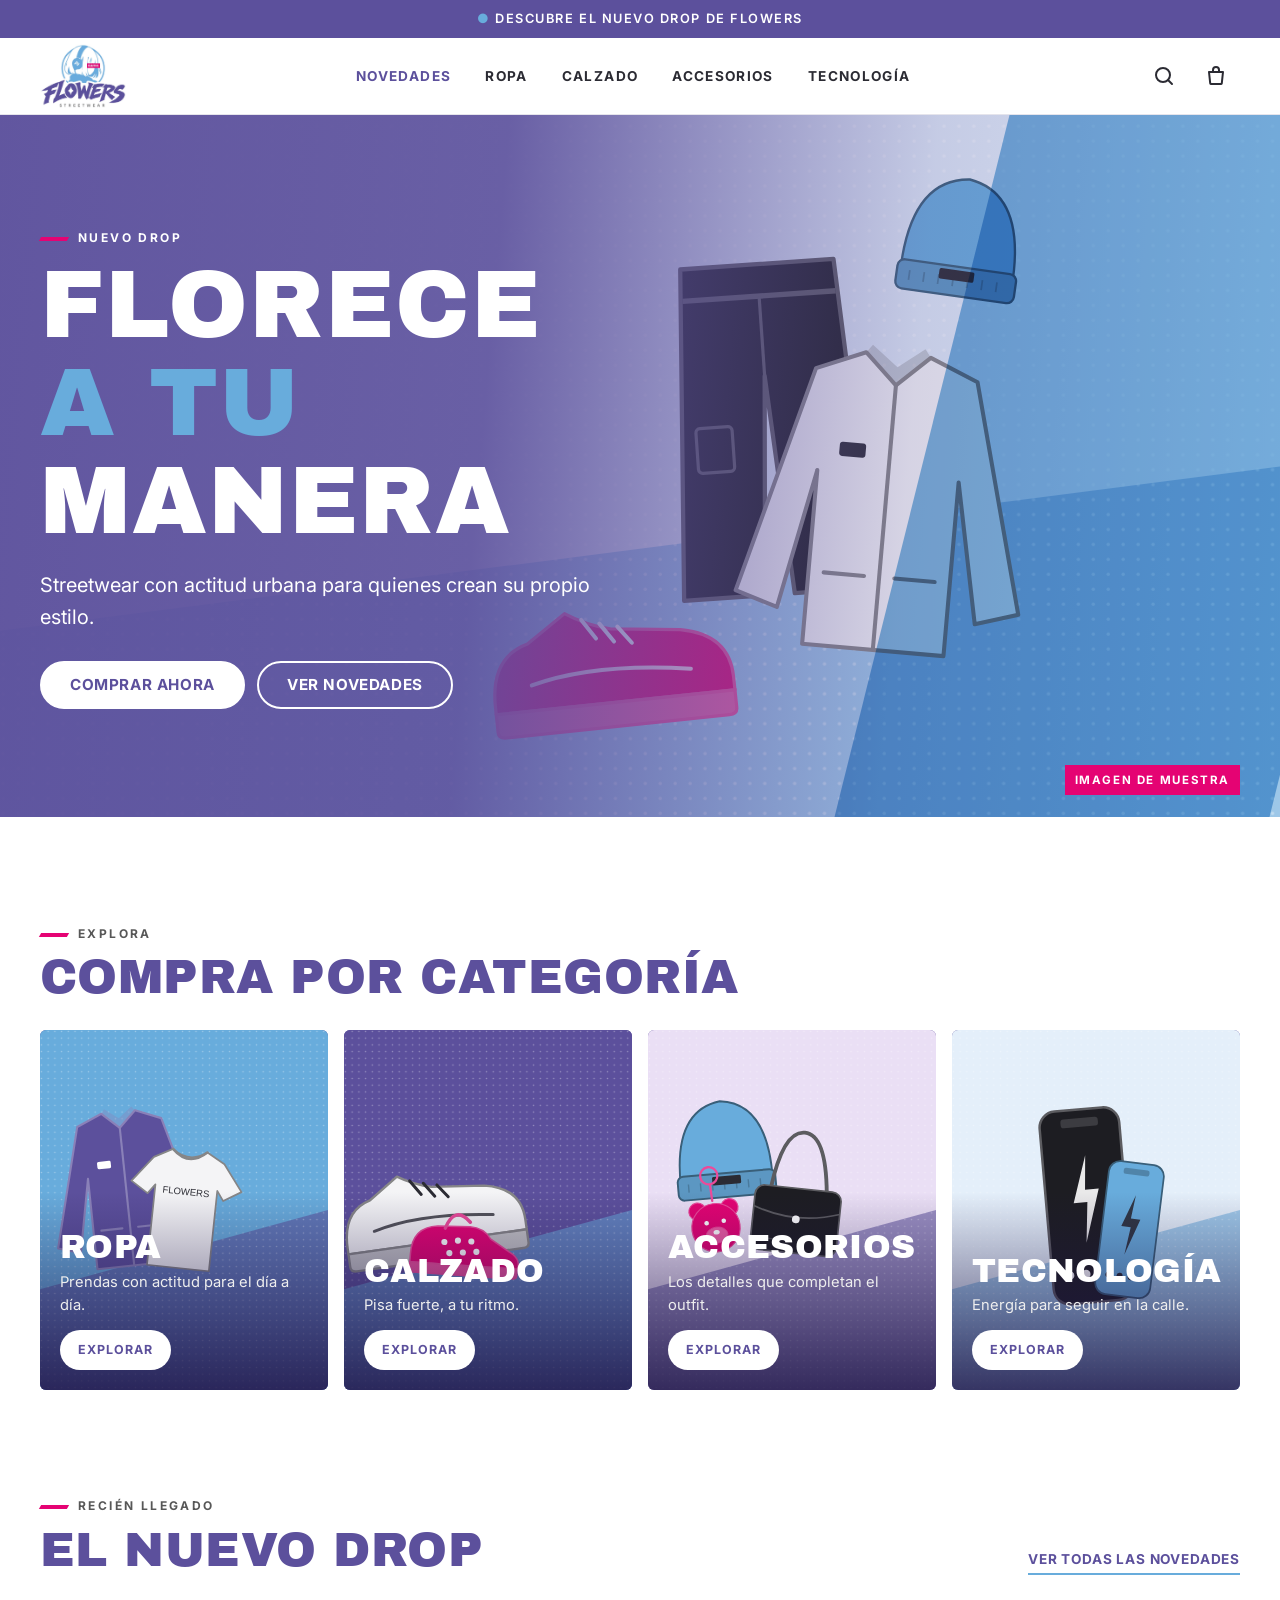
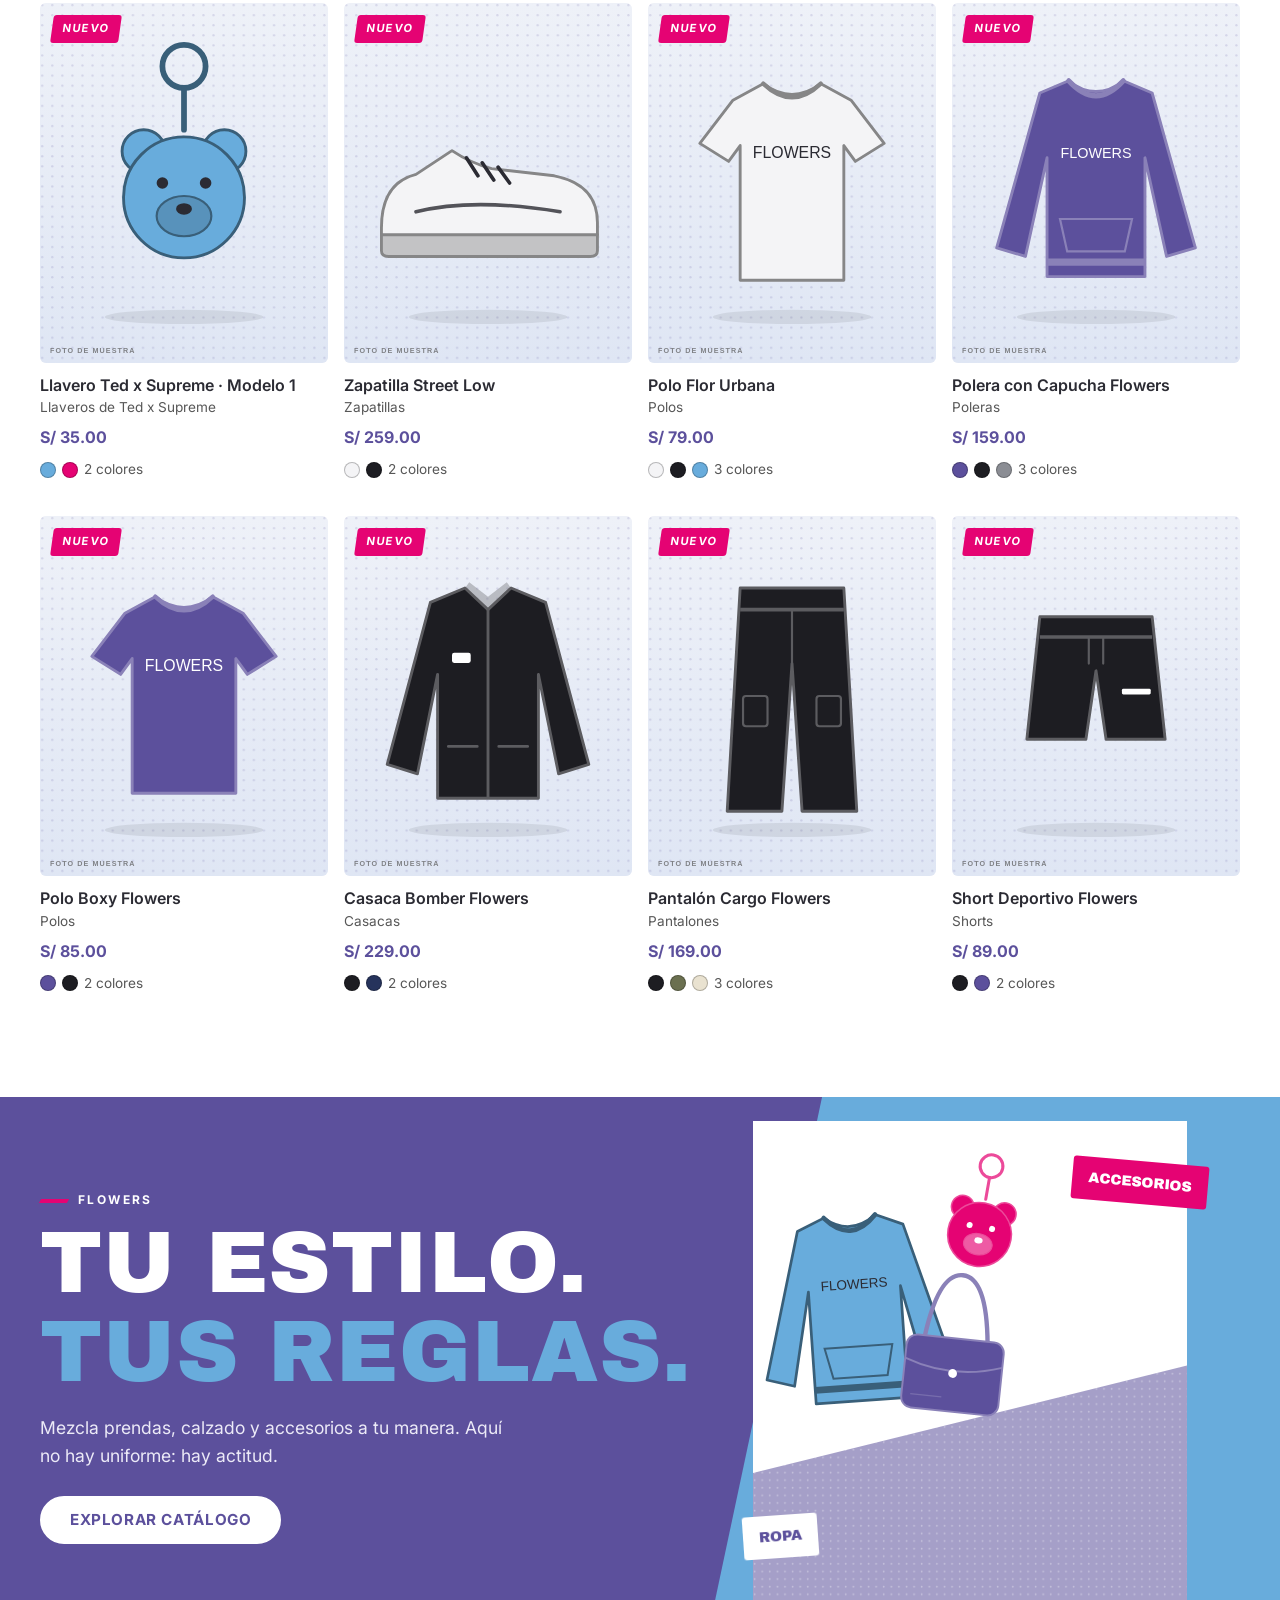
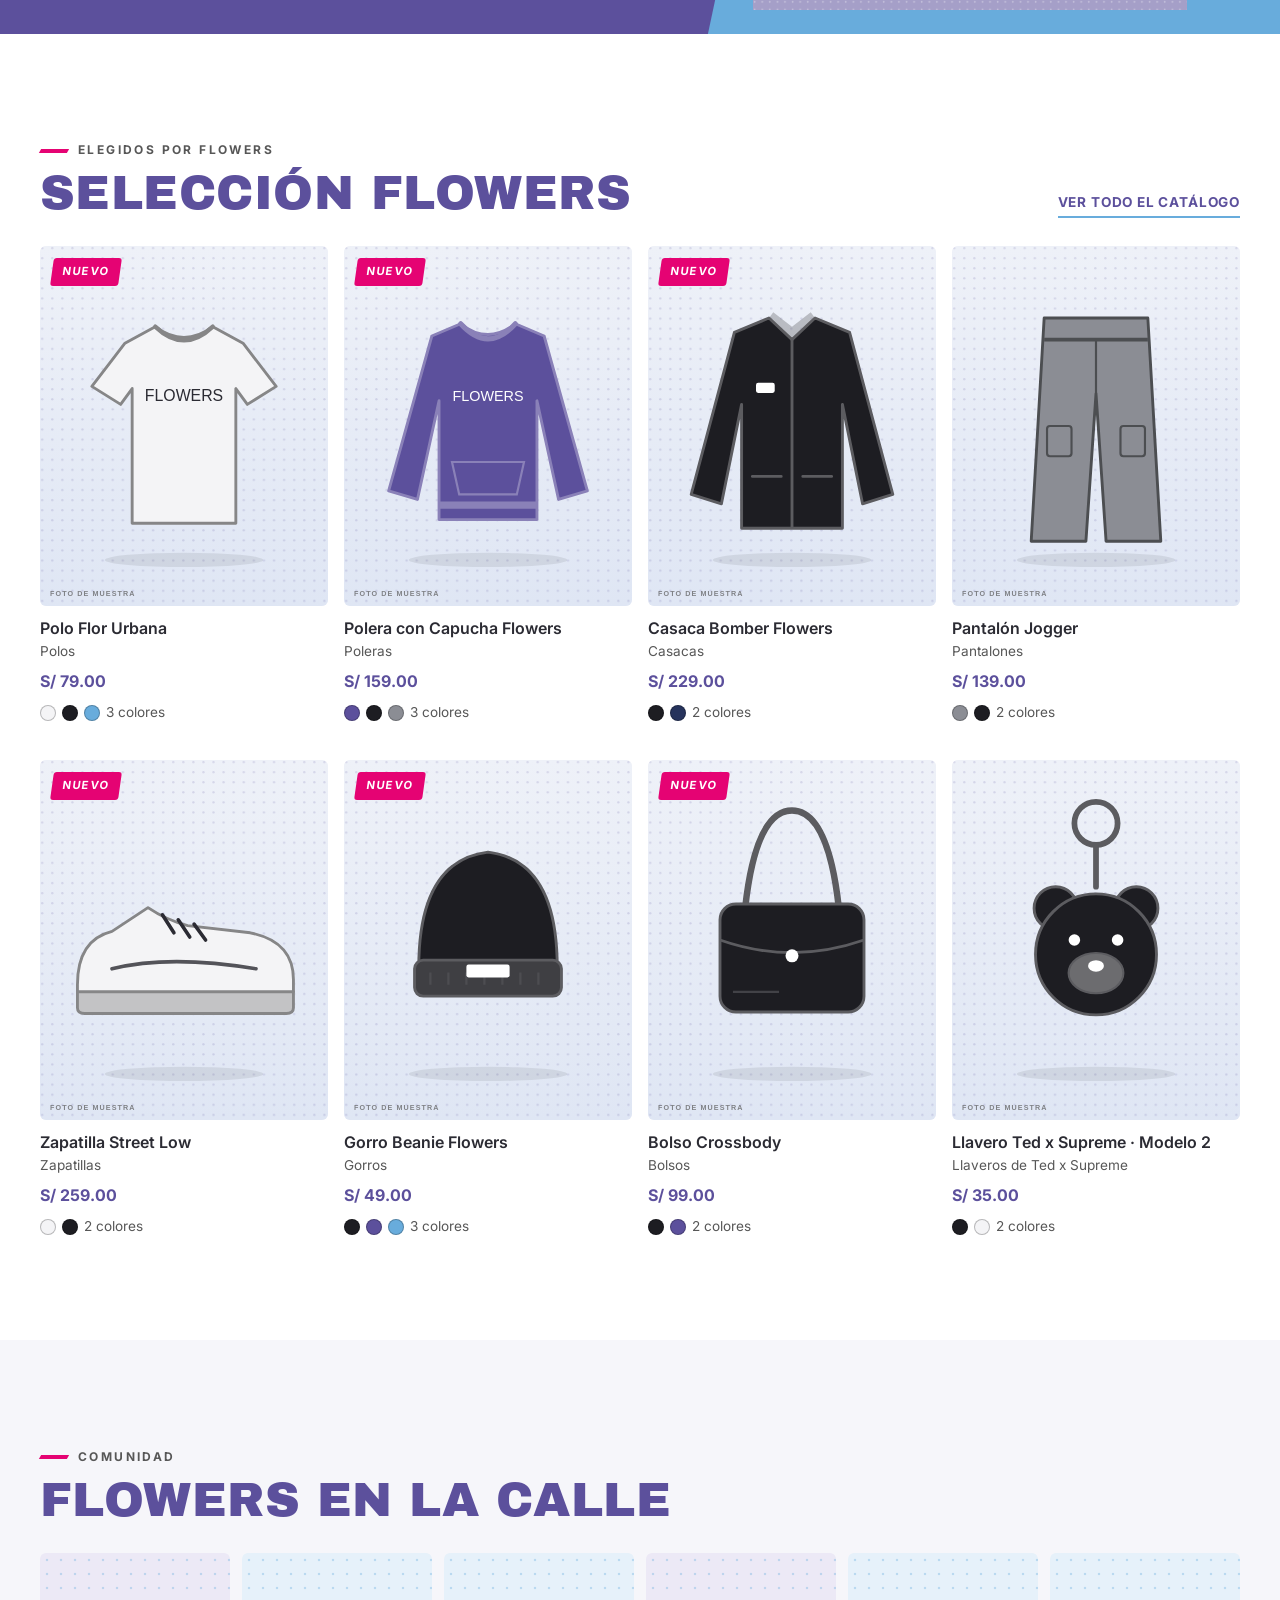
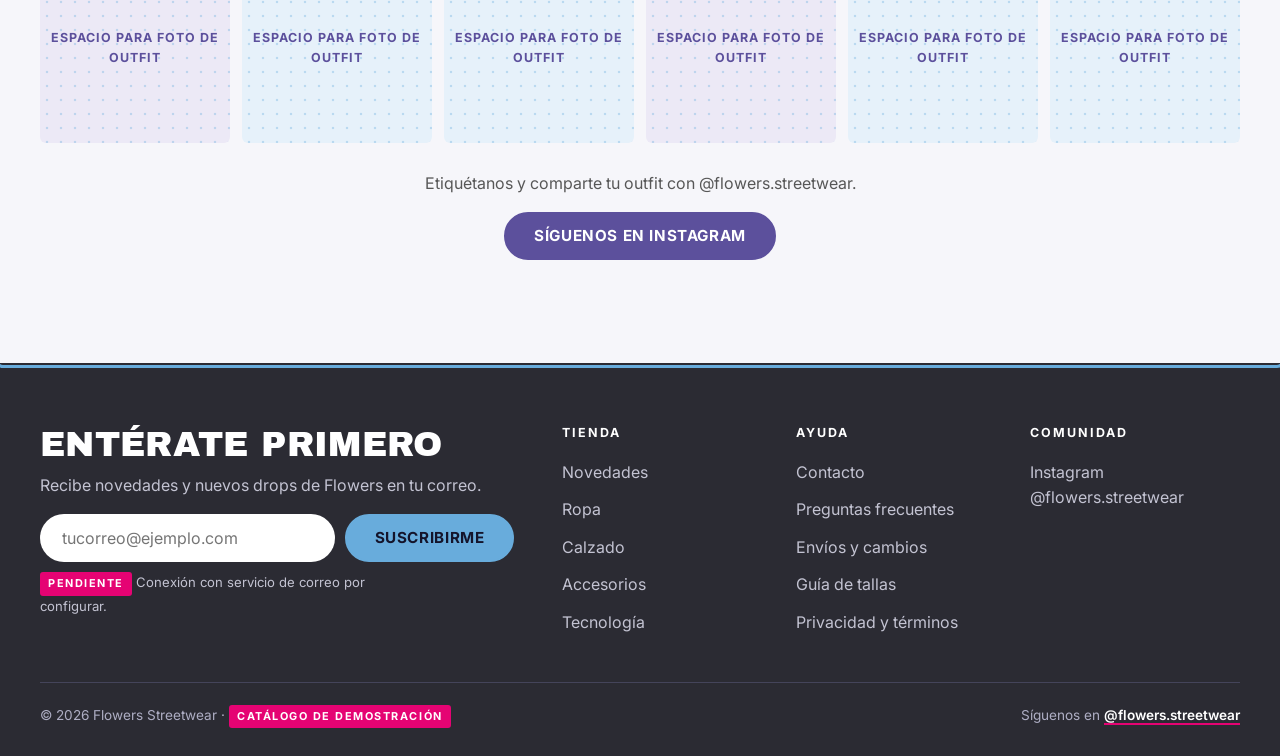
==== index.html @ fd9dac94 "Primera versión de Flowers Streetwear" ====
<!doctype html>
<html lang="es">
<head>
  <meta charset="utf-8">
  <meta name="viewport" content="width=device-width, initial-scale=1">
  <title>Flowers Streetwear · Tienda online</title>
  <meta name="description" content="Flowers Streetwear: ropa, calzado, accesorios y tecnología con actitud urbana. Catálogo de demostración.">
  <meta name="theme-color" content="#5C509C">
  <link rel="icon" href="assets/logo.png">
  <link rel="preconnect" href="https://fonts.googleapis.com">
  <link rel="preconnect" href="https://fonts.gstatic.com" crossorigin>
  <link href="https://fonts.googleapis.com/css2?family=Archivo+Black&family=Inter:wght@400;500;600;700&display=swap" rel="stylesheet">
  <link rel="stylesheet" href="css/styles.css">
</head>
<body>
  <a class="skip-link" href="#main">Saltar al contenido</a>

  <div class="announce" id="announce" role="region" aria-label="Aviso"></div>

  <header class="site-header" id="header">
    <div class="header-inner">
      <button class="icon-btn menu-toggle" id="menuToggle" aria-label="Abrir menú" aria-expanded="false" aria-controls="mobileNav">
        <svg viewBox="0 0 24 24" aria-hidden="true"><path d="M3 6h18M3 12h18M3 18h18"/></svg>
      </button>
      <a href="#/" class="logo-link" aria-label="Flowers Streetwear, ir al inicio"><img src="assets/logo.png" alt="Flowers Streetwear" width="792" height="586"></a>
      <nav class="main-nav" id="mainNav" aria-label="Principal"></nav>
      <div class="header-actions">
        <button class="icon-btn" id="searchToggle" aria-label="Buscar productos" aria-expanded="false" aria-controls="searchBar">
          <svg viewBox="0 0 24 24" aria-hidden="true"><circle cx="11" cy="11" r="7"/><path d="M20 20l-4-4"/></svg>
        </button>
        <a class="icon-btn cart-link" href="#/carrito" aria-label="Carrito, 0 artículos" id="cartLink">
          <svg viewBox="0 0 24 24" aria-hidden="true"><path d="M5 8h14l-1.2 11.2a1 1 0 0 1-1 .8H7.2a1 1 0 0 1-1-.8L5 8z"/><path d="M9 8V6a3 3 0 0 1 6 0v2"/></svg>
          <span class="cart-count" id="cartCount">0</span>
        </a>
      </div>
    </div>
    <form class="search-bar" id="searchBar" role="search" hidden>
      <label for="searchInput" class="sr-only">Buscar productos</label>
      <input id="searchInput" type="search" placeholder="Busca polos, zapatillas, gorros…" autocomplete="off">
      <button type="submit" class="btn btn-primary">Buscar</button>
    </form>
  </header>

  <div class="scrim" id="scrim" hidden></div>
  <nav class="mobile-nav" id="mobileNav" aria-label="Menú móvil" hidden></nav>

  <main id="main" tabindex="-1"></main>

  <footer class="site-footer" id="footer"></footer>

  <aside class="mini-cart" id="miniCart" role="dialog" aria-modal="false" aria-labelledby="miniCartTitle" hidden></aside>
  <div class="lightbox" id="lightbox" role="dialog" aria-modal="true" aria-label="Foto ampliada" hidden></div>
  <div class="toast" id="toast" role="status" aria-live="polite"></div>

  <script src="js/data.js"></script>
  <script src="js/art.js"></script>
  <script src="js/app.js"></script>
</body>
</html>
---- css/styles.css ----
/* ==========================================================================
   FLOWERS STREETWEAR · ESTILOS
   Los colores de marca se centralizan aquí (extraídos del logo).
   ========================================================================== */
:root {
  --purple: #5C509C;       /* principal: botones, titulares, marca */
  --purple-dark: #463C80;
  --purple-soft: #ECE9F6;
  --sky: #68ACDC;          /* secundario: bloques y detalles */
  --sky-soft: #E6F1FA;
  --pink: #E50373;         /* acento pequeño */
  --white: #FFFFFF;
  --ink: #575757;          /* texto de lectura */
  --ink-strong: #2B2B33;
  --line: #E4E4EC;
  --bg-soft: #F6F6FA;

  --font-display: "Archivo Black", "Arial Black", Impact, sans-serif;
  --font-body: "Inter", system-ui, -apple-system, "Segoe UI", Roboto, Arial, sans-serif;

  --radius: 6px;
  --gutter: clamp(16px, 4vw, 40px);
  --max: 1360px;
  --header-h: 76px;
  --ease: cubic-bezier(.2, .7, .2, 1);
}

*, *::before, *::after { box-sizing: border-box; }
html { scroll-behavior: smooth; -webkit-text-size-adjust: 100%; }
body { margin: 0; font-family: var(--font-body); color: var(--ink); background: var(--white); line-height: 1.6; font-size: 16px; overflow-x: hidden; }
img, svg { max-width: 100%; display: block; }
a { color: inherit; text-decoration: none; }
button, input, select, textarea { font: inherit; color: inherit; }
button { cursor: pointer; }
h1, h2, h3, h4 { font-family: var(--font-display); color: var(--purple); text-transform: uppercase; line-height: 1.02; margin: 0; font-weight: 400; letter-spacing: .01em; }
h1 { font-size: clamp(2.2rem, 6vw, 4.6rem); }
h2 { font-size: clamp(1.7rem, 4vw, 3rem); }
h3 { font-size: 1.15rem; }
p { margin: 0 0 1em; }
ul { list-style: none; margin: 0; padding: 0; }
.sr-only { position: absolute; width: 1px; height: 1px; overflow: hidden; clip: rect(0 0 0 0); white-space: nowrap; }
.skip-link { position: absolute; left: 12px; top: -60px; background: var(--purple); color: #fff; padding: 10px 16px; border-radius: var(--radius); z-index: 400; }
.skip-link:focus { top: 12px; }
:focus-visible { outline: 3px solid var(--sky); outline-offset: 2px; border-radius: 3px; }
main { min-height: 60vh; outline: none; }
.wrap { width: 100%; max-width: var(--max); margin: 0 auto; padding: 0 var(--gutter); }
.section { padding: clamp(48px, 8vw, 104px) 0; }
.section-head { display: flex; justify-content: space-between; align-items: flex-end; gap: 16px; flex-wrap: wrap; margin-bottom: 28px; }
.eyebrow { display: inline-block; font-weight: 700; font-size: .75rem; letter-spacing: .2em; text-transform: uppercase; color: var(--ink); margin-bottom: 10px; }
.eyebrow::before { content: ""; display: inline-block; width: 28px; height: 4px; background: var(--pink); margin-right: 10px; vertical-align: middle; transform: skewX(-30deg); }

/* Botones */
.btn { display: inline-flex; align-items: center; justify-content: center; gap: 8px; min-height: 48px; padding: 0 28px; border: 2px solid var(--purple); border-radius: 999px; background: transparent; color: var(--purple); font-weight: 700; font-size: .95rem; letter-spacing: .04em; text-transform: uppercase; transition: background .2s, color .2s, transform .2s var(--ease), border-color .2s; }
.btn:hover { transform: translateY(-2px); }
.btn:active { transform: translateY(0); }
.btn-primary { background: var(--purple); color: #fff; }
.btn-primary:hover { background: var(--purple-dark); border-color: var(--purple-dark); }
.btn-ghost:hover { background: var(--purple); color: #fff; }
.btn-light { background: #fff; border-color: #fff; color: var(--purple); }
.btn-light:hover { background: var(--sky-soft); border-color: var(--sky-soft); }
.btn-outline-light { border-color: #fff; color: #fff; }
.btn-outline-light:hover { background: #fff; color: var(--purple); }
.btn-block { width: 100%; }
.btn[disabled], .btn[aria-disabled="true"] { opacity: .45; cursor: not-allowed; transform: none; }
.link-arrow { font-weight: 700; text-transform: uppercase; letter-spacing: .06em; font-size: .85rem; color: var(--purple); border-bottom: 2px solid var(--sky); padding-bottom: 2px; }
.link-arrow:hover { border-color: var(--pink); }

/* Franja superior */
.announce { background: var(--purple); color: #fff; text-align: center; font-size: .8rem; font-weight: 600; letter-spacing: .12em; text-transform: uppercase; padding: 9px var(--gutter); }
.announce b { color: var(--sky); }

/* Cabecera */
.site-header { position: sticky; top: 0; z-index: 100; background: rgba(255,255,255,.97); backdrop-filter: blur(8px); border-bottom: 1px solid var(--line); }
.header-inner { max-width: var(--max); margin: 0 auto; padding: 0 var(--gutter); height: var(--header-h); display: flex; align-items: center; gap: 24px; }
.logo-link { display: block; flex: none; }
.logo-link img { height: 64px; width: auto; }
.main-nav { flex: 1; display: flex; justify-content: center; gap: 6px; height: 100%; }
.nav-item { display: flex; align-items: center; height: 100%; }
.nav-link { display: flex; align-items: center; height: 100%; padding: 0 14px; background: none; border: 0; font-weight: 700; font-size: .85rem; letter-spacing: .1em; text-transform: uppercase; color: var(--ink-strong); position: relative; }
.nav-link::after { content: ""; position: absolute; left: 14px; right: 14px; bottom: 18px; height: 3px; background: var(--pink); transform: scaleX(0) skewX(-30deg); transform-origin: left; transition: transform .25s var(--ease); }
.nav-link:hover::after, .nav-link[aria-expanded="true"]::after, .nav-link.active::after { transform: scaleX(1) skewX(-30deg); }
.nav-link.accent { color: var(--purple); }
.header-actions { display: flex; align-items: center; gap: 4px; margin-left: auto; }
.icon-btn { position: relative; width: 48px; height: 48px; display: inline-flex; align-items: center; justify-content: center; background: none; border: 0; border-radius: 50%; color: var(--ink-strong); transition: background .2s; }
.icon-btn:hover { background: var(--purple-soft); }
.icon-btn svg { width: 24px; height: 24px; fill: none; stroke: currentColor; stroke-width: 2; stroke-linecap: round; stroke-linejoin: round; }
.menu-toggle { display: none; margin-left: -10px; }
.cart-count { position: absolute; top: 4px; right: 2px; min-width: 20px; height: 20px; padding: 0 5px; border-radius: 10px; background: var(--pink); color: #fff; font-size: .72rem; font-weight: 700; display: flex; align-items: center; justify-content: center; line-height: 1; }
.cart-count[hidden] { display: none; }
.cart-count.bump { animation: bump .4s var(--ease); }
@keyframes bump { 40% { transform: scale(1.35); } }
.search-bar { display: flex; gap: 10px; max-width: var(--max); margin: 0 auto; padding: 12px var(--gutter) 16px; }
.search-bar[hidden] { display: none; }
.search-bar input { flex: 1; min-height: 48px; border: 2px solid var(--line); border-radius: 999px; padding: 0 20px; font-size: 1rem; background: var(--bg-soft); }
.search-bar input:focus { border-color: var(--purple); outline: none; background: #fff; }

/* Menú desplegable de escritorio */
.mega { position: absolute; left: 0; right: 0; top: 100%; background: #fff; border-bottom: 1px solid var(--line); box-shadow: 0 24px 40px -20px rgba(40,30,80,.25); animation: drop .22s var(--ease); }
.mega { display: none; }
.nav-item:hover .mega, .nav-item:focus-within .mega { display: block; }
@keyframes drop { from { opacity: 0; transform: translateY(-8px); } }
.mega-inner { max-width: var(--max); margin: 0 auto; padding: 32px var(--gutter) 36px; display: grid; grid-template-columns: repeat(var(--cols, 3), minmax(160px, 1fr)) 280px; gap: 32px; }
.mega-col h3 { font-size: .8rem; letter-spacing: .14em; color: var(--ink); font-family: var(--font-body); font-weight: 700; margin-bottom: 14px; }
.mega-col li a { display: block; padding: 7px 0; font-weight: 500; color: var(--ink-strong); }
.mega-col li a:hover { color: var(--purple); transform: translateX(4px); }
.mega-col li a { transition: transform .2s var(--ease), color .2s; }
.mega-col .see-all a { font-weight: 700; color: var(--purple); text-transform: uppercase; font-size: .8rem; letter-spacing: .08em; border-bottom: 2px solid var(--sky); display: inline-block; margin-top: 8px; padding: 4px 0; }
.mega-promo { position: relative; border-radius: var(--radius); overflow: hidden; background: var(--purple); color: #fff; min-height: 180px; display: flex; align-items: flex-end; padding: 20px; }
.mega-promo img { position: absolute; inset: 0; width: 100%; height: 100%; object-fit: cover; opacity: .9; }
.mega-promo span { position: relative; font-family: var(--font-display); text-transform: uppercase; font-size: 1.3rem; line-height: 1.05; text-shadow: 0 2px 12px rgba(0,0,0,.4); }

/* Menú móvil */
.scrim { position: fixed; inset: 0; background: rgba(30,20,60,.5); z-index: 140; animation: fade .2s; }
.scrim[hidden] { display: none; }
@keyframes fade { from { opacity: 0; } }
.mobile-nav { position: fixed; top: 0; bottom: 0; left: 0; width: min(92vw, 400px); background: #fff; z-index: 150; overflow-y: auto; padding: 0 0 24px; box-shadow: 10px 0 40px rgba(0,0,0,.2); animation: slideL .28s var(--ease); }
.mobile-nav[hidden] { display: none; }
@keyframes slideL { from { transform: translateX(-100%); } }
.mn-head { display: flex; align-items: center; justify-content: space-between; padding: 8px 8px 8px 16px; border-bottom: 1px solid var(--line); position: sticky; top: 0; background: #fff; z-index: 2; }
.mn-head img { height: 52px; width: auto; }
.mn-list > li { border-bottom: 1px solid var(--line); }
.mn-row, .mn-acc { width: 100%; display: flex; justify-content: space-between; align-items: center; min-height: 58px; padding: 0 20px; background: none; border: 0; text-align: left; font-weight: 700; text-transform: uppercase; letter-spacing: .08em; font-size: .95rem; color: var(--ink-strong); }
.mn-acc::after { content: "+"; font-size: 1.6rem; font-weight: 400; color: var(--purple); transition: transform .2s; }
.mn-acc[aria-expanded="true"]::after { transform: rotate(45deg); }
.mn-sub { background: var(--bg-soft); padding: 4px 0 12px; }
.mn-sub[hidden] { display: none; }
.mn-sub a { display: flex; align-items: center; min-height: 48px; padding: 0 20px 0 32px; font-weight: 500; }
.mn-sub a.all { font-weight: 700; color: var(--purple); }
.mn-foot { padding: 20px; display: grid; gap: 10px; }

/* Pie de página */
.site-footer { background: var(--ink-strong); color: #d7d7e2; margin-top: 0; }
.footer-top { display: grid; grid-template-columns: 1.4fr 2fr; gap: 48px; padding: 64px 0 40px; }
.footer-sub h2 { color: #fff; font-size: clamp(1.5rem, 3vw, 2.2rem); margin-bottom: 10px; }
.footer-sub p { color: #c3c3d2; max-width: 46ch; }
.news-form { display: flex; gap: 10px; flex-wrap: wrap; margin-top: 14px; }
.news-form input { flex: 1 1 220px; min-height: 48px; padding: 0 20px; border-radius: 999px; border: 2px solid transparent; background: #fff; }
.news-form input:focus { border-color: var(--sky); outline: none; }
.news-form .btn-primary { background: var(--sky); border-color: var(--sky); color: #14142b; }
.news-form .btn-primary:hover { background: #fff; border-color: #fff; }
.form-note { font-size: .82rem; margin-top: 10px; color: #aeaec4; }
.form-msg { margin-top: 10px; font-weight: 600; }
.form-msg.ok { color: var(--sky); }
.form-msg.err { color: #ff8fc4; }
.footer-cols { display: grid; grid-template-columns: repeat(3, 1fr); gap: 24px; }
.footer-cols h3 { font-family: var(--font-body); font-weight: 700; font-size: .78rem; letter-spacing: .16em; color: #fff; margin-bottom: 14px; }
.footer-cols a { display: inline-block; padding: 6px 0; color: #c3c3d2; transition: color .2s; }
.footer-cols a:hover { color: var(--sky); }
.footer-bottom { border-top: 1px solid #44445a; padding: 22px 0 28px; display: flex; justify-content: space-between; gap: 16px; flex-wrap: wrap; font-size: .85rem; color: #aeaec4; }
.footer-bottom a { color: #fff; font-weight: 600; border-bottom: 2px solid var(--pink); }
.demo-flag { display: inline-block; background: var(--pink); color: #fff; font-size: .68rem; font-weight: 700; letter-spacing: .14em; text-transform: uppercase; padding: 3px 8px; border-radius: 3px; }

/* Portada */
.hero { position: relative; overflow: hidden; background: var(--sky-soft); }
.hero-media { position: absolute; inset: 0; }
.hero-media img { width: 100%; height: 100%; object-fit: cover; object-position: center right; }
.hero-shade { position: absolute; inset: 0; background: linear-gradient(95deg, rgba(92,80,156,.96) 0%, rgba(92,80,156,.9) 38%, rgba(92,80,156,.2) 70%, rgba(92,80,156,0) 100%); }
.hero-slash { position: absolute; right: -6%; top: 0; bottom: 0; width: 34%; background: var(--sky); opacity: .8; transform: skewX(-14deg); mix-blend-mode: multiply; }
.hero-inner { position: relative; min-height: clamp(520px, 78vh, 760px); display: flex; align-items: center; padding-top: 48px; padding-bottom: 48px; }
.hero-copy { max-width: 600px; color: #fff; }
.hero-copy .eyebrow { color: #fff; }
.hero-copy h1 { color: #fff; font-size: clamp(2.6rem, 8vw, 6rem); margin-bottom: 18px; text-wrap: balance; }
.hero-copy h1 em { font-style: normal; color: var(--sky); }
.hero-copy p { font-size: clamp(1.02rem, 2vw, 1.25rem); max-width: 44ch; color: #fff; margin-bottom: 28px; }
.hero-cta { display: flex; gap: 12px; flex-wrap: wrap; }
.hero-tag { position: absolute; right: var(--gutter); bottom: 22px; background: var(--pink); color: #fff; font-weight: 700; font-size: .72rem; letter-spacing: .14em; padding: 6px 10px; text-transform: uppercase; }

/* Tarjetas de categoría */
.cat-grid { display: grid; grid-template-columns: repeat(4, 1fr); gap: 16px; }
.cat-card { position: relative; aspect-ratio: 4/5; overflow: hidden; border-radius: var(--radius); background: var(--purple); display: block; isolation: isolate; }
.cat-card img { position: absolute; inset: 0; width: 100%; height: 100%; object-fit: cover; transition: transform .6s var(--ease); z-index: -2; }
.cat-card::after { content: ""; position: absolute; inset: 0; background: linear-gradient(180deg, rgba(30,20,70,0) 45%, rgba(30,20,70,.82) 100%); z-index: -1; }
.cat-card:hover img { transform: scale(1.06); }
.cat-card-body { position: absolute; left: 20px; right: 20px; bottom: 20px; color: #fff; }
.cat-card h3 { color: #fff; font-size: clamp(1.5rem, 2.6vw, 2.2rem); }
.cat-card p { margin: 6px 0 12px; font-size: .92rem; color: #eee; }
.cat-card .pill { display: inline-flex; align-items: center; min-height: 40px; padding: 0 18px; background: #fff; color: var(--purple); border-radius: 999px; font-weight: 700; font-size: .78rem; letter-spacing: .08em; text-transform: uppercase; transition: background .2s, color .2s; }
.cat-card:hover .pill { background: var(--sky); color: #14142b; }

/* Productos */
.product-grid { display: grid; grid-template-columns: repeat(4, 1fr); gap: 36px 16px; }
.product-grid.three { grid-template-columns: repeat(3, 1fr); }
.p-card { display: block; position: relative; }
.p-media { position: relative; aspect-ratio: 4/5; overflow: hidden; background: var(--bg-soft); border-radius: var(--radius); }
.p-media img { width: 100%; height: 100%; object-fit: cover; transition: transform .5s var(--ease); }
.p-card:hover .p-media img { transform: scale(1.05); }
.badge { position: absolute; top: 12px; left: 12px; background: var(--pink); color: #fff; font-size: .7rem; font-weight: 700; letter-spacing: .12em; text-transform: uppercase; padding: 5px 10px; border-radius: 3px; transform: skewX(-8deg); }
.badge.out { background: var(--ink-strong); left: auto; right: 12px; }
.p-info { padding-top: 12px; }
.p-name { font-weight: 600; color: var(--ink-strong); line-height: 1.3; margin-bottom: 2px; }
.p-meta { font-size: .85rem; color: var(--ink); }
.p-price { font-weight: 700; color: var(--purple); margin-top: 6px; }
.swatches { display: flex; gap: 6px; margin-top: 8px; align-items: center; flex-wrap: wrap; }
.sw { width: 16px; height: 16px; border-radius: 50%; border: 1px solid rgba(0,0,0,.25); display: inline-block; flex: none; }

/* Editorial */
.editorial { background: var(--purple); color: #fff; overflow: hidden; position: relative; }
.editorial-grid { display: grid; grid-template-columns: 1.1fr .9fr; gap: 0; align-items: stretch; }
.editorial-copy { padding: clamp(40px, 7vw, 96px) 0; position: relative; z-index: 2; }
.editorial-copy h2 { color: #fff; font-size: clamp(2.4rem, 7vw, 5.4rem); margin-bottom: 18px; }
.editorial-copy h2 span { color: var(--sky); display: block; }
.editorial-copy p { max-width: 42ch; font-size: 1.1rem; color: #eceaf7; margin-bottom: 26px; }
.editorial-media { position: relative; min-height: 440px; }
.editorial-media::before { content: ""; position: absolute; inset: 0 -20% 0 12%; background: var(--sky); transform: skewX(-12deg); }
.editorial-media img { position: absolute; inset: 24px 0; width: 100%; height: calc(100% - 48px); object-fit: contain; z-index: 1; }
.editorial-chip { position: absolute; z-index: 2; background: #fff; color: var(--purple); font-family: var(--font-display); text-transform: uppercase; padding: 10px 16px; font-size: .9rem; border-radius: 3px; transform: rotate(-4deg); }
.editorial-chip.a { left: 8%; bottom: 14%; }
.editorial-chip.b { right: 6%; top: 12%; background: var(--pink); color: #fff; transform: rotate(5deg); }

/* Calle */
.street-grid { display: grid; grid-template-columns: repeat(6, 1fr); grid-auto-rows: 1fr; gap: 12px; }
.street-tile { aspect-ratio: 1/1; border-radius: var(--radius); overflow: hidden; background: var(--sky-soft); position: relative; display: flex; align-items: center; justify-content: center; text-align: center; padding: 10px; color: var(--purple); font-weight: 700; font-size: .78rem; letter-spacing: .08em; text-transform: uppercase; }
.street-tile:nth-child(3n+1) { background: var(--purple-soft); }
.street-tile:nth-child(3n+2) { background: var(--sky-soft); }
.street-tile img { position: absolute; inset: 0; width: 100%; height: 100%; object-fit: cover; }
.street-tile::before { content: ""; position: absolute; inset: 0; background-image: radial-gradient(var(--sky) 1.4px, transparent 1.6px); background-size: 14px 14px; opacity: .35; }
.street-tile span { position: relative; }
.street-cta { margin-top: 28px; text-align: center; }

/* Catálogo */
.page-head { background: var(--bg-soft); border-bottom: 1px solid var(--line); padding: 28px 0 30px; position: relative; overflow: hidden; }
.page-head::after { content: ""; position: absolute; right: -40px; top: 0; bottom: 0; width: 180px; background: var(--sky); opacity: .25; transform: skewX(-14deg); }
.crumbs { font-size: .85rem; margin-bottom: 14px; position: relative; z-index: 1; }
.crumbs ol { display: flex; flex-wrap: wrap; gap: 6px; padding: 0; margin: 0; list-style: none; }
.crumbs li + li::before { content: "/"; margin-right: 6px; color: #a0a0b4; }
.crumbs a:hover { color: var(--purple); text-decoration: underline; }
.crumbs [aria-current] { font-weight: 700; color: var(--ink-strong); }
.page-head h1 { position: relative; z-index: 1; }
.page-head p { position: relative; z-index: 1; margin: 10px 0 0; max-width: 60ch; }
.sub-chips { display: flex; gap: 10px; flex-wrap: wrap; margin-top: 18px; position: relative; z-index: 1; }
.chip { display: inline-flex; align-items: center; min-height: 44px; padding: 0 18px; border: 2px solid var(--purple); border-radius: 999px; font-weight: 700; font-size: .82rem; letter-spacing: .06em; text-transform: uppercase; color: var(--purple); background: #fff; transition: background .2s, color .2s; }
.chip:hover, .chip.active { background: var(--purple); color: #fff; }
.catalog { display: grid; grid-template-columns: 260px 1fr; gap: 40px; padding-top: 32px; padding-bottom: 80px; align-items: start; }
.toolbar { display: flex; justify-content: space-between; align-items: center; gap: 12px; flex-wrap: wrap; margin-bottom: 22px; }
.count { font-weight: 600; color: var(--ink-strong); }
.toolbar-r { display: flex; gap: 10px; align-items: center; }
.select { min-height: 44px; border: 2px solid var(--line); border-radius: 999px; padding: 0 16px; background: #fff; font-weight: 600; }
.select:focus { border-color: var(--purple); outline: none; }
.filters { position: sticky; top: calc(var(--header-h) + 16px); }
.filters-head { display: flex; justify-content: space-between; align-items: center; margin-bottom: 8px; }
.filters-head h2 { font-size: 1.05rem; }
.filters-close { display: none; }
.f-group { border-top: 1px solid var(--line); padding: 16px 0; }
.f-group legend, .f-group .f-title { font-weight: 700; font-size: .78rem; letter-spacing: .14em; text-transform: uppercase; color: var(--ink-strong); margin-bottom: 12px; padding: 0; display: block; }
fieldset { border: 0; margin: 0; padding: 0; min-width: 0; }
.f-opts { display: flex; flex-wrap: wrap; gap: 8px; }
.f-opt { position: relative; }
.f-opt input { position: absolute; opacity: 0; inset: 0; width: 100%; height: 100%; margin: 0; cursor: pointer; }
.f-opt span { display: inline-flex; align-items: center; gap: 8px; min-height: 40px; min-width: 44px; justify-content: center; padding: 0 14px; border: 2px solid var(--line); border-radius: 999px; font-weight: 600; font-size: .85rem; transition: border-color .2s, background .2s, color .2s; }
.f-opt input:hover + span { border-color: var(--sky); }
.f-opt input:checked + span { background: var(--purple); border-color: var(--purple); color: #fff; }
.f-opt input:focus-visible + span { outline: 3px solid var(--sky); outline-offset: 2px; }
.f-list { display: grid; gap: 4px; }
.f-check { position: relative; display: flex; align-items: center; gap: 10px; min-height: 40px; cursor: pointer; font-weight: 500; }
.f-check input { width: 20px; height: 20px; accent-color: var(--purple); flex: none; }
.price-row { display: flex; gap: 10px; align-items: center; }
.price-row label { flex: 1; font-size: .78rem; font-weight: 600; }
.price-row input { width: 100%; min-height: 44px; border: 2px solid var(--line); border-radius: var(--radius); padding: 0 10px; margin-top: 4px; }
.price-row input:focus { border-color: var(--purple); outline: none; }
.filters-foot { display: none; }
.filter-toggle { display: none; }
.active-filters { display: flex; flex-wrap: wrap; gap: 8px; margin-bottom: 18px; }
.tag-x { display: inline-flex; align-items: center; gap: 8px; min-height: 36px; padding: 0 12px; background: var(--purple-soft); color: var(--purple); border: 0; border-radius: 999px; font-weight: 600; font-size: .82rem; }
.tag-x:hover { background: var(--sky-soft); }
.empty { text-align: center; padding: 64px 20px; border: 2px dashed var(--line); border-radius: var(--radius); }
.empty h2 { font-size: 1.5rem; margin-bottom: 8px; }
.empty .btn { margin-top: 12px; }

/* Ficha de producto */
.pdp { display: grid; grid-template-columns: 1.15fr 1fr; gap: clamp(24px, 5vw, 64px); padding: 24px 0 64px; align-items: start; }
.gallery { display: grid; grid-template-columns: 84px 1fr; gap: 14px; position: sticky; top: calc(var(--header-h) + 16px); }
.thumbs { display: flex; flex-direction: column; gap: 10px; }
.thumb { border: 2px solid transparent; border-radius: var(--radius); padding: 0; background: var(--bg-soft); overflow: hidden; aspect-ratio: 4/5; }
.thumb img { width: 100%; height: 100%; object-fit: cover; }
.thumb[aria-current="true"] { border-color: var(--purple); }
.thumb:hover { border-color: var(--sky); }
.g-main { position: relative; aspect-ratio: 4/5; background: var(--bg-soft); border-radius: var(--radius); overflow: hidden; border: 0; padding: 0; cursor: zoom-in; width: 100%; }
.g-main img { width: 100%; height: 100%; object-fit: cover; }
.g-zoom { position: absolute; right: 12px; bottom: 12px; background: #fff; color: var(--purple); font-weight: 700; font-size: .72rem; letter-spacing: .1em; text-transform: uppercase; padding: 8px 12px; border-radius: 999px; box-shadow: 0 4px 14px rgba(0,0,0,.15); }
.pdp-info h1 { font-size: clamp(1.8rem, 3.6vw, 2.8rem); margin-bottom: 10px; }
.pdp-price { font-size: 1.6rem; font-weight: 700; color: var(--purple); margin-bottom: 14px; }
.stock { display: inline-flex; align-items: center; gap: 8px; font-weight: 600; font-size: .9rem; margin-bottom: 18px; }
.stock::before { content: ""; width: 10px; height: 10px; border-radius: 50%; background: #1f9d55; }
.stock.out::before { background: var(--pink); }
.var-block { margin: 20px 0; }
.var-label { display: flex; justify-content: space-between; align-items: baseline; font-weight: 700; font-size: .8rem; letter-spacing: .12em; text-transform: uppercase; color: var(--ink-strong); margin-bottom: 10px; }
.var-label .chosen { font-weight: 500; letter-spacing: 0; text-transform: none; color: var(--ink); margin-left: 8px; }
.var-label button { background: none; border: 0; padding: 0; color: var(--purple); font-weight: 700; text-decoration: underline; font-size: .82rem; letter-spacing: 0; text-transform: none; min-height: 32px; }
.var-opts { display: flex; flex-wrap: wrap; gap: 8px; }
.var-opt { position: relative; }
.var-opt input { position: absolute; opacity: 0; inset: 0; width: 100%; height: 100%; margin: 0; cursor: pointer; }
.var-opt span { display: inline-flex; align-items: center; justify-content: center; gap: 8px; min-width: 52px; min-height: 48px; padding: 0 16px; border: 2px solid var(--line); border-radius: var(--radius); font-weight: 600; transition: border-color .2s, background .2s, color .2s; }
.var-opt input:hover + span { border-color: var(--purple); }
.var-opt input:checked + span { background: var(--purple); border-color: var(--purple); color: #fff; }
.var-opt input:disabled + span { opacity: .4; text-decoration: line-through; cursor: not-allowed; }
.var-opt input:focus-visible + span { outline: 3px solid var(--sky); outline-offset: 2px; }
.var-opt .sw { width: 18px; height: 18px; }
.var-error { color: var(--pink); font-weight: 600; font-size: .88rem; margin-top: 8px; min-height: 1.2em; }
.buy-row { display: flex; gap: 12px; align-items: stretch; margin-top: 8px; }
.qty { display: inline-flex; align-items: center; border: 2px solid var(--line); border-radius: 999px; overflow: hidden; flex: none; }
.qty button { width: 44px; min-height: 48px; background: none; border: 0; font-size: 1.3rem; font-weight: 700; color: var(--purple); }
.qty button:hover { background: var(--purple-soft); }
.qty output, .qty input { width: 44px; text-align: center; font-weight: 700; border: 0; background: none; min-height: 48px; padding: 0; -moz-appearance: textfield; }
.qty input::-webkit-outer-spin-button, .qty input::-webkit-inner-spin-button { -webkit-appearance: none; margin: 0; }
.buy-row .btn { flex: 1; min-height: 52px; }
.demo-note { margin-top: 14px; font-size: .85rem; background: var(--sky-soft); border-left: 4px solid var(--sky); padding: 10px 14px; border-radius: 0 var(--radius) var(--radius) 0; }
.acc { margin-top: 28px; border-top: 1px solid var(--line); }
.acc details { border-bottom: 1px solid var(--line); }
.acc summary { list-style: none; cursor: pointer; display: flex; justify-content: space-between; align-items: center; min-height: 56px; font-weight: 700; text-transform: uppercase; letter-spacing: .08em; font-size: .85rem; color: var(--ink-strong); }
.acc summary::-webkit-details-marker { display: none; }
.acc summary::after { content: "+"; font-size: 1.5rem; font-weight: 400; color: var(--purple); transition: transform .2s; }
.acc details[open] summary::after { transform: rotate(45deg); }
.acc .acc-body { padding: 0 0 18px; }
.acc ul { list-style: disc; padding-left: 20px; }
.pending { color: #8a5a00; background: #fff6df; border: 1px dashed #e0b44c; border-radius: var(--radius); padding: 8px 12px; font-size: .88rem; }
.size-table { width: 100%; border-collapse: collapse; font-size: .9rem; }
.size-table th, .size-table td { border: 1px solid var(--line); padding: 10px; text-align: center; }
.size-table th { background: var(--purple-soft); color: var(--purple); }

/* Carrito */
.cart-page { padding: 32px 0 80px; display: grid; grid-template-columns: 1.6fr 1fr; gap: 40px; align-items: start; }
.cart-item { display: grid; grid-template-columns: 110px 1fr auto; gap: 16px; padding: 18px 0; border-bottom: 1px solid var(--line); }
.cart-item img { width: 110px; aspect-ratio: 4/5; object-fit: cover; border-radius: var(--radius); background: var(--bg-soft); }
.ci-name { font-weight: 700; color: var(--ink-strong); }
.ci-var { font-size: .88rem; margin: 2px 0 10px; }
.ci-price { font-weight: 700; color: var(--purple); text-align: right; }
.ci-remove { background: none; border: 0; padding: 0; min-height: 44px; color: var(--ink); text-decoration: underline; font-size: .85rem; margin-top: 8px; }
.ci-remove:hover { color: var(--pink); }
.summary { background: var(--bg-soft); border-radius: var(--radius); padding: 24px; position: sticky; top: calc(var(--header-h) + 16px); }
.summary h2 { font-size: 1.3rem; margin-bottom: 16px; }
.sum-row { display: flex; justify-content: space-between; gap: 12px; padding: 8px 0; }
.sum-row.total { border-top: 2px solid var(--ink-strong); margin-top: 8px; padding-top: 14px; font-weight: 700; font-size: 1.15rem; color: var(--ink-strong); }
.summary .btn { margin-top: 14px; }
.sum-note { font-size: .82rem; color: var(--ink); }
.checkout-form { display: grid; gap: 14px; }
.field label { display: block; font-weight: 600; font-size: .85rem; margin-bottom: 6px; color: var(--ink-strong); }
.field input, .field select, .field textarea { width: 100%; min-height: 48px; border: 2px solid var(--line); border-radius: var(--radius); padding: 0 14px; background: #fff; }
.field textarea { padding: 12px 14px; min-height: 100px; }
.field input:focus, .field select:focus, .field textarea:focus { border-color: var(--purple); outline: none; }
.field-row { display: grid; grid-template-columns: 1fr 1fr; gap: 14px; }
.banner { padding: 14px 18px; border-radius: var(--radius); background: #fff6df; border: 1px solid #e0b44c; color: #5b3d00; font-weight: 500; }
.banner b { color: #3d2900; }

/* Páginas informativas */
.info { max-width: 820px; padding: 40px 0 80px; }
.info .pending-list { display: grid; gap: 10px; margin-top: 22px; }
.info .pending-list li { border: 1px dashed #e0b44c; background: #fff6df; padding: 12px 16px; border-radius: var(--radius); color: #5b3d00; font-weight: 500; }
.info .pending-list li::before { content: "Por completar · "; font-weight: 700; }
.contact-grid { display: grid; grid-template-columns: 1fr 1fr; gap: 36px; margin-top: 28px; }

/* Carrito lateral y componentes flotantes */
.mini-cart { position: fixed; top: 0; right: 0; bottom: 0; width: min(100vw, 420px); background: #fff; z-index: 200; box-shadow: -10px 0 40px rgba(0,0,0,.25); display: flex; flex-direction: column; animation: slideR .3s var(--ease); }
.mini-cart[hidden] { display: none; }
@keyframes slideR { from { transform: translateX(100%); } }
.mc-head { display: flex; justify-content: space-between; align-items: center; padding: 14px 12px 14px 22px; border-bottom: 1px solid var(--line); }
.mc-head h2 { font-size: 1.15rem; }
.mc-ok { background: var(--sky-soft); border-left: 4px solid var(--sky); margin: 16px 22px 0; padding: 12px 14px; font-weight: 600; color: var(--ink-strong); border-radius: 0 var(--radius) var(--radius) 0; }
.mc-body { flex: 1; overflow-y: auto; padding: 8px 22px; }
.mc-item { display: grid; grid-template-columns: 72px 1fr auto; gap: 12px; padding: 14px 0; border-bottom: 1px solid var(--line); font-size: .9rem; }
.mc-item img { width: 72px; aspect-ratio: 4/5; object-fit: cover; border-radius: 4px; }
.mc-foot { padding: 18px 22px 22px; border-top: 1px solid var(--line); display: grid; gap: 10px; }
.lightbox { position: fixed; inset: 0; z-index: 300; background: rgba(20,14,40,.94); display: flex; align-items: center; justify-content: center; padding: 20px; }
.lightbox[hidden] { display: none; }
.lightbox img { max-height: 92vh; max-width: min(92vw, 900px); width: auto; height: auto; aspect-ratio: 4/5; object-fit: contain; background: #fff; border-radius: var(--radius); }
.lb-btn { position: absolute; width: 52px; height: 52px; border-radius: 50%; border: 0; background: #fff; color: var(--purple); font-size: 1.6rem; font-weight: 700; display: flex; align-items: center; justify-content: center; }
.lb-btn:hover { background: var(--sky); }
.lb-close { top: 16px; right: 16px; }
.lb-prev { left: 16px; top: 50%; transform: translateY(-50%); }
.lb-next { right: 16px; top: 50%; transform: translateY(-50%); }
.toast { position: fixed; left: 50%; bottom: 24px; transform: translate(-50%, 30px); background: var(--ink-strong); color: #fff; padding: 12px 20px; border-radius: 999px; font-weight: 600; opacity: 0; pointer-events: none; transition: opacity .25s, transform .25s var(--ease); z-index: 400; max-width: 92vw; text-align: center; }
.toast.show { opacity: 1; transform: translate(-50%, 0); }

/* Animaciones de aparición */
.reveal { opacity: 0; transform: translateY(18px); transition: opacity .6s var(--ease), transform .6s var(--ease); }
.reveal.in { opacity: 1; transform: none; }
.view-enter { animation: viewIn .4s var(--ease); }
@keyframes viewIn { from { opacity: 0; transform: translateY(8px); } }

/* Tablet */
@media (max-width: 1100px) {
  .product-grid, .product-grid.three { grid-template-columns: repeat(3, 1fr); }
  .cat-grid { grid-template-columns: repeat(2, 1fr); }
  .street-grid { grid-template-columns: repeat(3, 1fr); }
  .footer-top { grid-template-columns: 1fr; }
  .mega-inner { grid-template-columns: repeat(var(--cols, 3), 1fr); }
  .mega-promo { display: none; }
}
@media (max-width: 960px) {
  :root { --header-h: 68px; }
  .main-nav { display: none; }
  .menu-toggle { display: inline-flex; }
  .header-inner { gap: 6px; }
  .logo-link { margin: 0 auto 0 0; }
  .logo-link img { height: 56px; }
  .catalog { grid-template-columns: 1fr; padding-top: 20px; }
  .filter-toggle { display: inline-flex; min-height: 44px; }
  .filters { position: fixed; z-index: 160; inset: 0 0 0 auto; width: min(100vw, 400px); background: #fff; padding: 0; overflow-y: auto; box-shadow: -10px 0 40px rgba(0,0,0,.25); display: none; flex-direction: column; }
  .filters.open { display: flex; animation: slideR .3s var(--ease); }
  .filters-head { padding: 12px 8px 12px 20px; margin: 0; border-bottom: 1px solid var(--line); position: sticky; top: 0; background: #fff; z-index: 2; }
  .filters-close { display: inline-flex; }
  .filters form { flex: 1; padding: 0 20px; }
  .filters-foot { display: grid; grid-template-columns: 1fr 1fr; gap: 10px; padding: 14px 20px; border-top: 1px solid var(--line); position: sticky; bottom: 0; background: #fff; }
  .pdp { grid-template-columns: 1fr; }
  .gallery { position: static; }
  .cart-page { grid-template-columns: 1fr; }
  .summary { position: static; }
  .editorial-grid { grid-template-columns: 1fr; }
  .editorial-media { min-height: 380px; }
}
/* Móvil */
@media (max-width: 640px) {
  body { font-size: 15.5px; }
  .product-grid, .product-grid.three { grid-template-columns: repeat(2, 1fr); gap: 28px 10px; }
  .cat-grid { gap: 10px; }
  .cat-card-body { left: 12px; right: 12px; bottom: 12px; }
  .cat-card p { display: none; }
  .street-grid { grid-template-columns: repeat(2, 1fr); gap: 8px; }
  .footer-cols { grid-template-columns: 1fr 1fr; }
  .hero-shade { background: linear-gradient(180deg, rgba(92,80,156,.55) 0%, rgba(92,80,156,.95) 55%); }
  .hero-inner { align-items: flex-end; min-height: 78vh; }
  .hero-cta .btn { flex: 1 1 100%; }
  .gallery { grid-template-columns: 1fr; }
  .thumbs { flex-direction: row; order: 2; }
  .thumb { width: 64px; flex: none; }
  .cart-item { grid-template-columns: 84px 1fr; }
  .cart-item img { width: 84px; }
  .ci-price { grid-column: 2; text-align: left; }
  .field-row, .contact-grid { grid-template-columns: 1fr; }
  .buy-row { flex-wrap: wrap; }
  .toolbar-r { width: 100%; }
  .toolbar-r .select { flex: 1; }
  .section-head .link-arrow { align-self: flex-start; }
}
@media (prefers-reduced-motion: reduce) {
  *, *::before, *::after { animation-duration: .01ms !important; animation-iteration-count: 1 !important; transition-duration: .01ms !important; scroll-behavior: auto !important; }
  .reveal { opacity: 1; transform: none; }
}
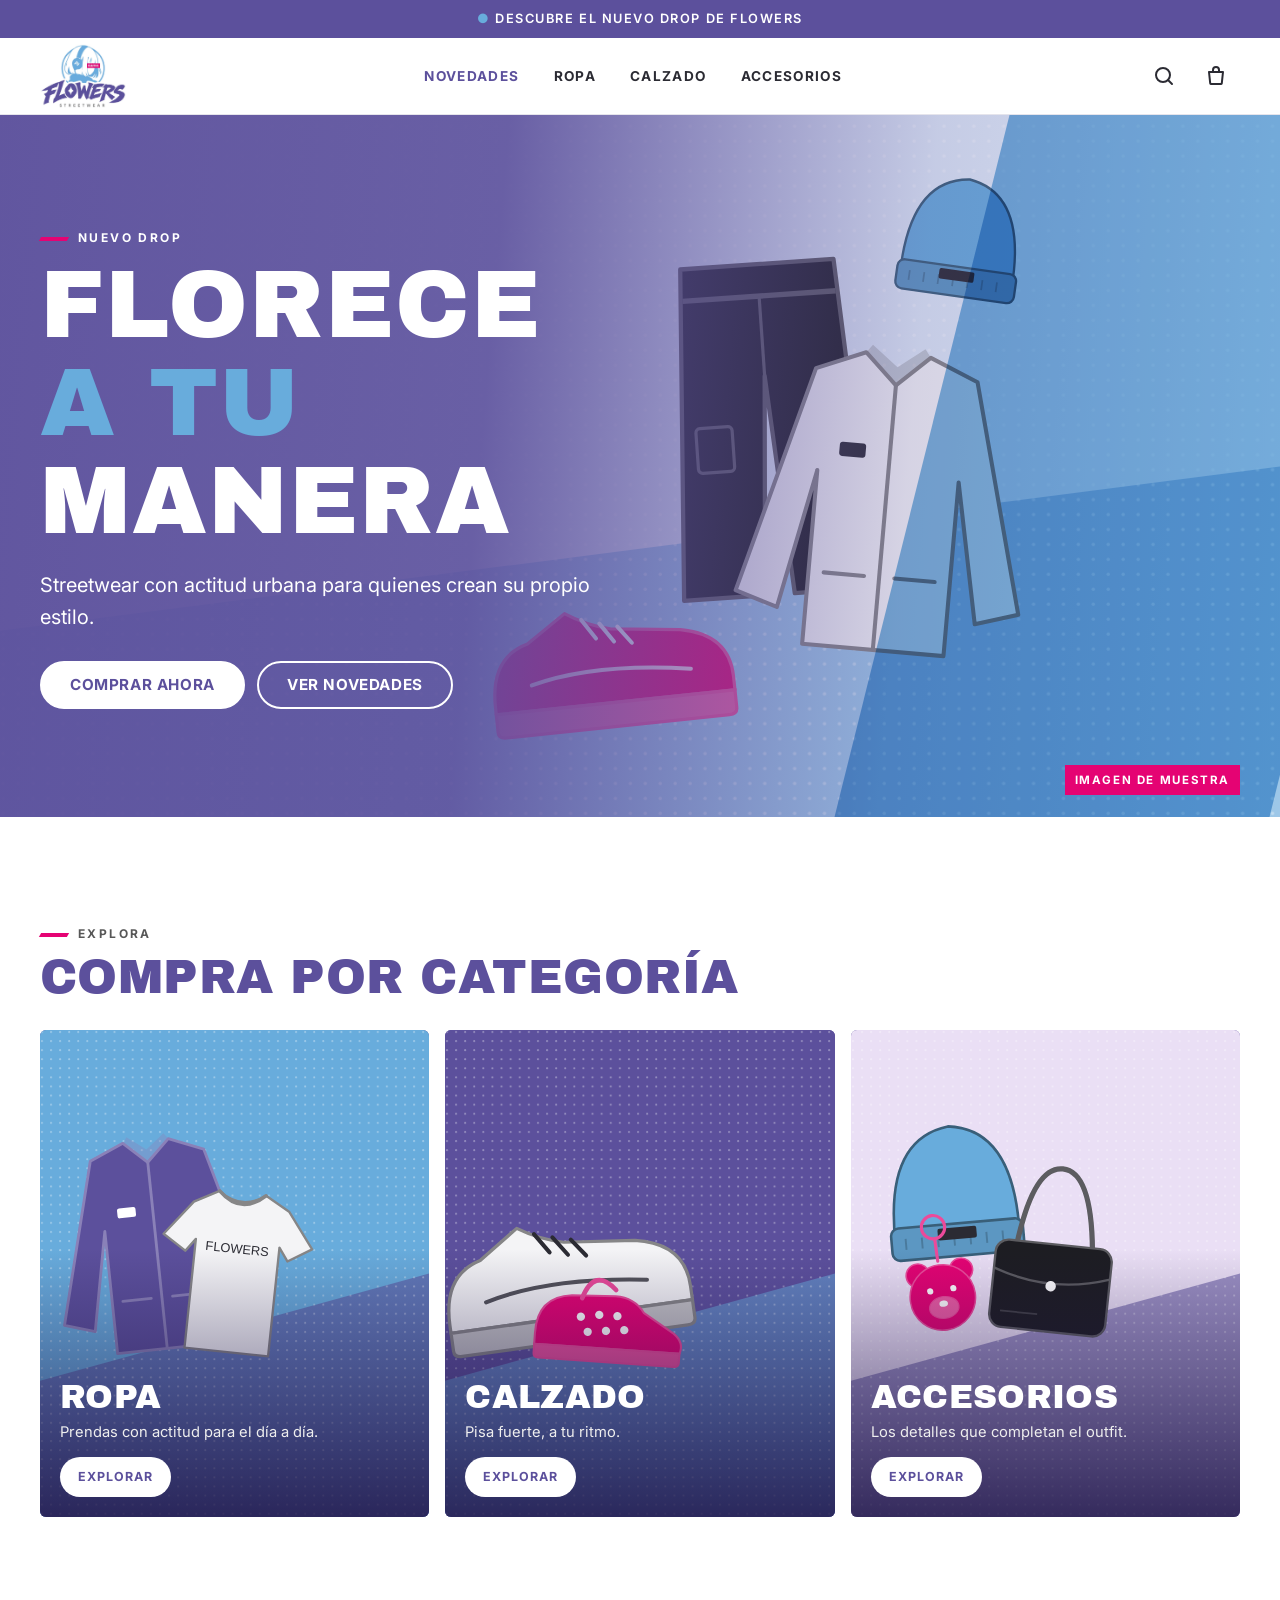
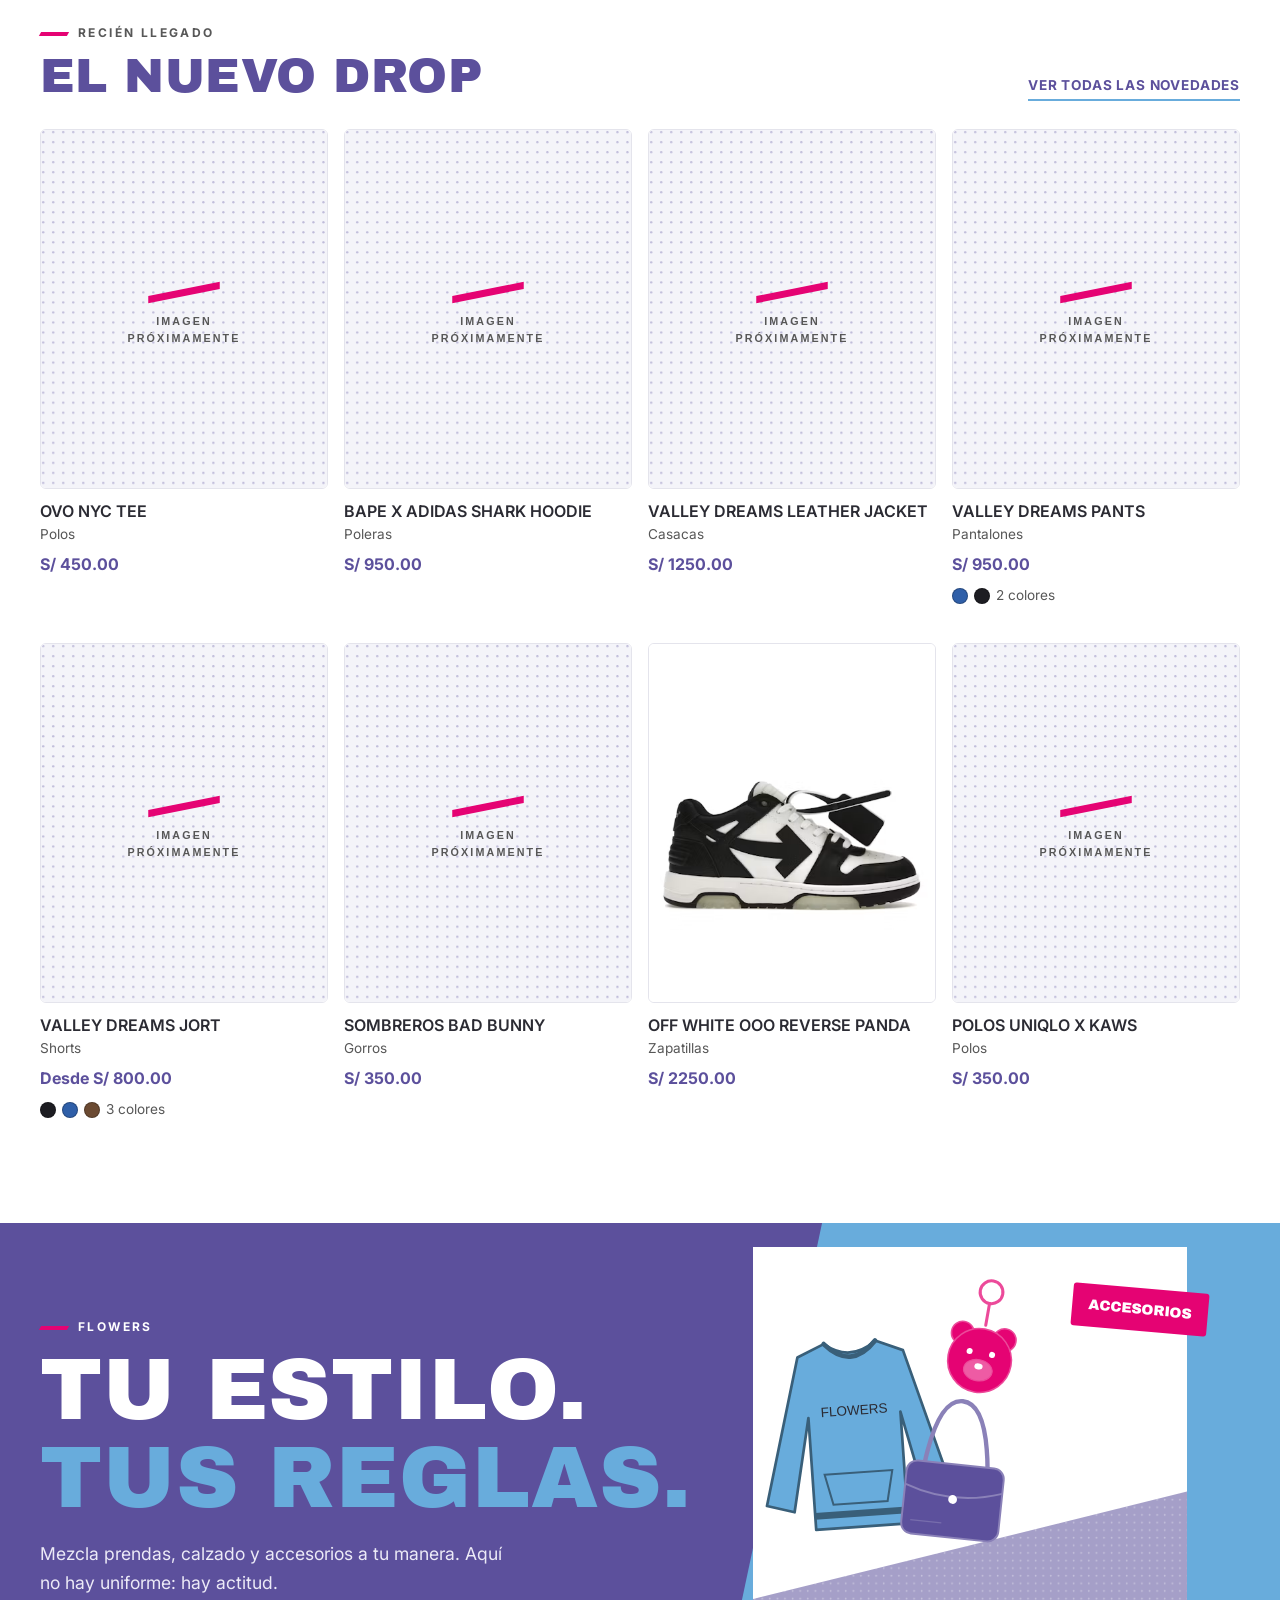
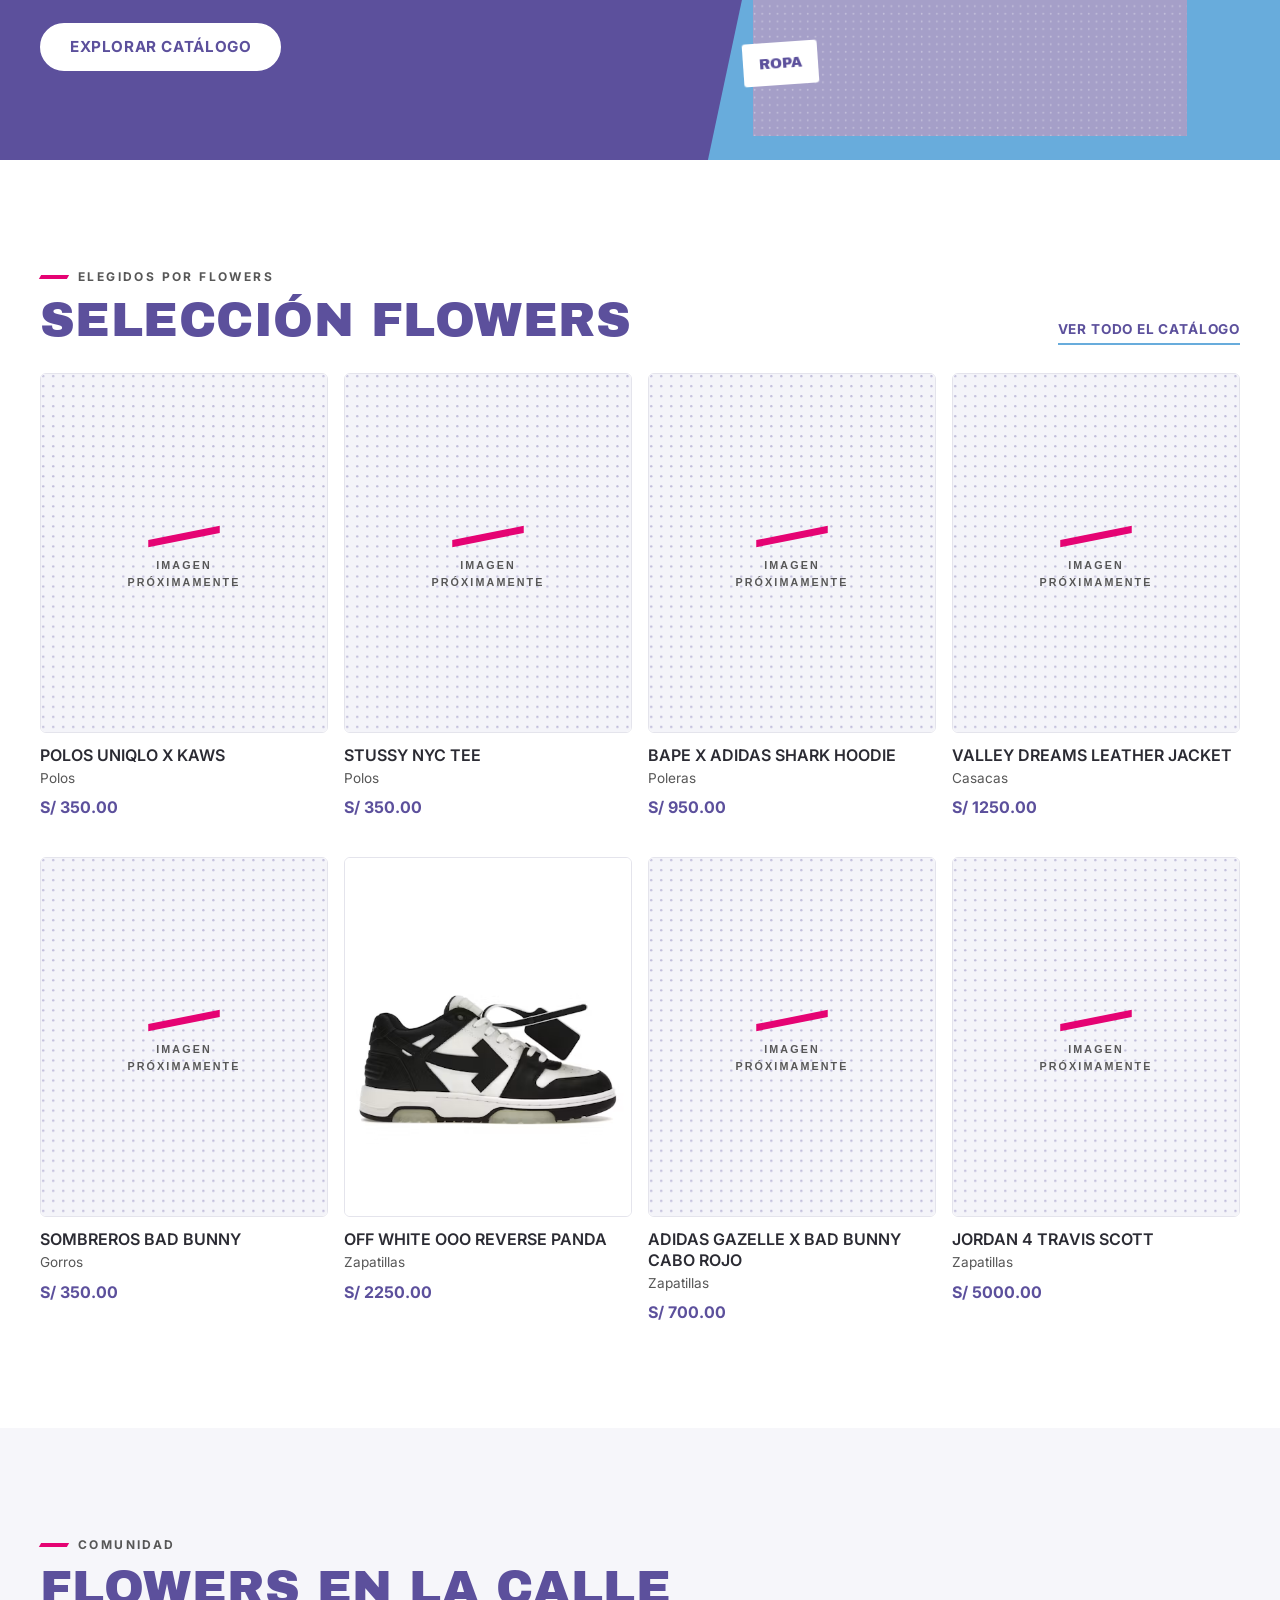
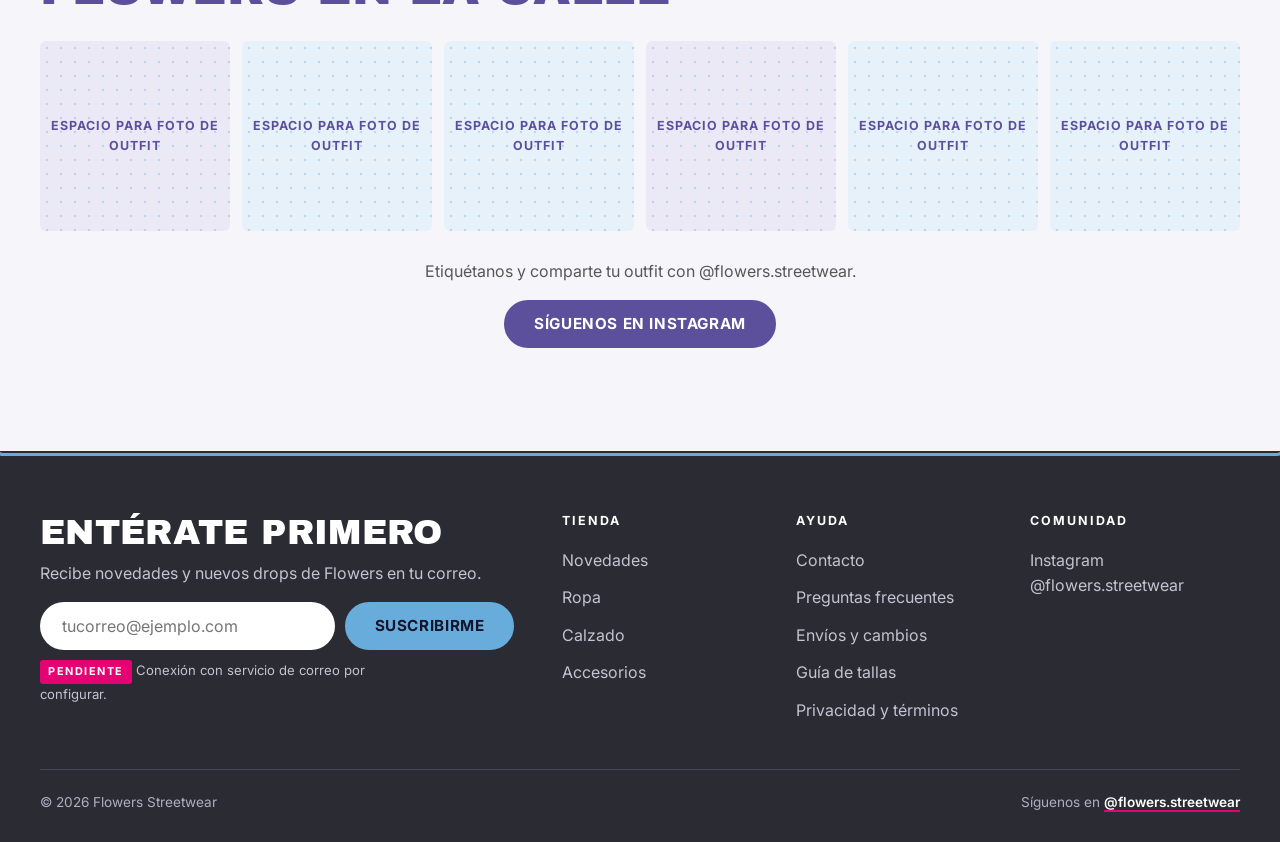
==== commit 5a0ca183: "Actualizar catálogo y filtros por marca" ====
--- a/index.html
+++ b/index.html
@@ -53,6 +53,7 @@
   <div class="toast" id="toast" role="status" aria-live="polite"></div>
 
   <script src="js/data.js"></script>
+  <script src="js/catalogo.js"></script>
   <script src="js/art.js"></script>
   <script src="js/app.js"></script>
 </body>
--- a/css/styles.css
+++ b/css/styles.css
@@ -166,7 +166,7 @@
 .hero-tag { position: absolute; right: var(--gutter); bottom: 22px; background: var(--pink); color: #fff; font-weight: 700; font-size: .72rem; letter-spacing: .14em; padding: 6px 10px; text-transform: uppercase; }
 
 /* Tarjetas de categoría */
-.cat-grid { display: grid; grid-template-columns: repeat(4, 1fr); gap: 16px; }
+.cat-grid { display: grid; grid-template-columns: repeat(var(--n, 4), 1fr); gap: 16px; }
 .cat-card { position: relative; aspect-ratio: 4/5; overflow: hidden; border-radius: var(--radius); background: var(--purple); display: block; isolation: isolate; }
 .cat-card img { position: absolute; inset: 0; width: 100%; height: 100%; object-fit: cover; transition: transform .6s var(--ease); z-index: -2; }
 .cat-card::after { content: ""; position: absolute; inset: 0; background: linear-gradient(180deg, rgba(30,20,70,0) 45%, rgba(30,20,70,.82) 100%); z-index: -1; }
@@ -435,3 +435,14 @@
   *, *::before, *::after { animation-duration: .01ms !important; animation-iteration-count: 1 !important; transition-duration: .01ms !important; scroll-behavior: auto !important; }
   .reveal { opacity: 1; transform: none; }
 }
+
+/* Fotos completas (sin recorte) sobre fondo consistente */
+.p-media { background: #fff; border: 1px solid var(--line); }
+.p-media img, .g-main img, .thumb img, .cart-item img, .mc-item img { object-fit: contain; background: #fff; }
+.p-card:hover .p-media img { transform: scale(1.03); }
+.p-media.no-photo, .g-main.no-photo { background: #f4f4f9; }
+.p-media.no-photo img, .g-main.no-photo img { object-fit: cover; }
+.g-main { border: 1px solid var(--line); background: #fff; }
+.g-main:disabled { cursor: default; }
+.p-name { overflow-wrap: anywhere; }
+.f-list.scroll { max-height: 264px; overflow-y: auto; padding-right: 6px; }
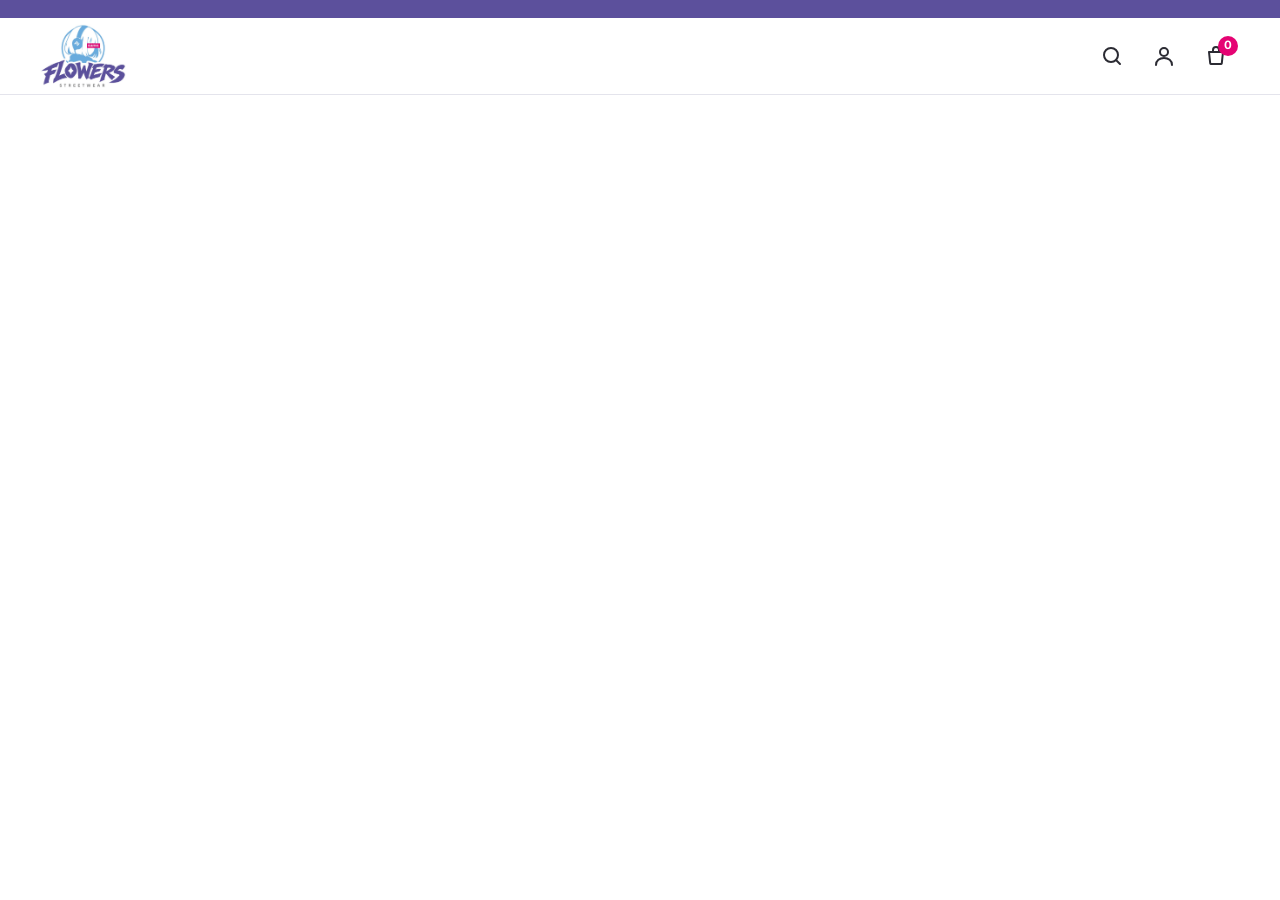
==== commit 91c8ac36: "Agregar servidor, cuentas, panel de administrador, inventario y pedidos - Servidor .NET 9 + SQLite: " ====
--- a/index.html
+++ b/index.html
@@ -28,6 +28,9 @@
         <button class="icon-btn" id="searchToggle" aria-label="Buscar productos" aria-expanded="false" aria-controls="searchBar">
           <svg viewBox="0 0 24 24" aria-hidden="true"><circle cx="11" cy="11" r="7"/><path d="M20 20l-4-4"/></svg>
         </button>
+        <a class="icon-btn" href="#/cuenta" id="accountLink" aria-label="Iniciar sesión o crear cuenta">
+          <svg viewBox="0 0 24 24" aria-hidden="true"><circle cx="12" cy="8" r="4"/><path d="M4 21c0-4.400 3.600-7 8-7s8 2.600 8 7"/></svg>
+        </a>
         <a class="icon-btn cart-link" href="#/carrito" aria-label="Carrito, 0 artículos" id="cartLink">
           <svg viewBox="0 0 24 24" aria-hidden="true"><path d="M5 8h14l-1.2 11.2a1 1 0 0 1-1 .8H7.2a1 1 0 0 1-1-.8L5 8z"/><path d="M9 8V6a3 3 0 0 1 6 0v2"/></svg>
           <span class="cart-count" id="cartCount">0</span>
@@ -53,7 +56,7 @@
   <div class="toast" id="toast" role="status" aria-live="polite"></div>
 
   <script src="js/data.js"></script>
-  <script src="js/catalogo.js"></script>
+  <script src="/api/catalog.js"></script>
   <script src="js/art.js"></script>
   <script src="js/app.js"></script>
 </body>
--- a/css/styles.css
+++ b/css/styles.css
@@ -446,3 +446,27 @@
 .g-main:disabled { cursor: default; }
 .p-name { overflow-wrap: anywhere; }
 .f-list.scroll { max-height: 264px; overflow-y: auto; padding-right: 6px; }
+
+/* Cuenta, pedidos, entrega y WhatsApp */
+.acct-grid { display: grid; grid-template-columns: 1fr 1fr; gap: 36px; margin-top: 24px; align-items: start; }
+.addr-list { display: grid; gap: 10px; }
+.addr-list li { display: flex; justify-content: space-between; gap: 12px; border: 1px solid var(--line); border-radius: var(--radius); padding: 12px 14px; }
+.form-msg.okmsg { color: #17753f; font-weight: 600; margin-top: 10px; }
+.field small, .sum-note { display: block; margin-top: 4px; }
+.order-list { display: grid; gap: 8px; margin-top: 18px; }
+.order-row { display: grid; grid-template-columns: 1fr 1.4fr auto auto auto; gap: 12px; align-items: center; border: 1px solid var(--line); border-radius: var(--radius); padding: 14px 16px; transition: border-color .2s; }
+.order-row:hover { border-color: var(--purple); }
+.pill-st { display: inline-block; font-size: .75rem; font-weight: 700; letter-spacing: .06em; text-transform: uppercase; padding: 4px 10px; border-radius: 999px; background: var(--purple-soft); color: var(--purple); }
+.pill-st.paid { background: #dff3e7; color: #17753f; }
+.pill-st.rejected, .pill-st.cancelled, .pill-st.expired { background: #fde3ef; color: #a1004f; }
+.ship-group { border: 1px solid var(--line); border-radius: var(--radius); padding: 10px 14px 12px; margin: 0 0 10px; }
+.ship-group legend { font-weight: 700; padding: 0 6px; color: var(--ink-strong); }
+.ship-opt { display: flex; gap: 10px; align-items: flex-start; min-height: 44px; padding: 6px 0; cursor: pointer; }
+.ship-opt input { width: 20px; height: 20px; accent-color: var(--purple); margin-top: 3px; flex: none; }
+.wa-float { position: fixed; right: 16px; bottom: 16px; z-index: 90; display: inline-flex; align-items: center; gap: 8px; height: 52px; padding: 0 18px 0 14px; border-radius: 999px; background: #1f9d55; color: #fff; font-weight: 700; box-shadow: 0 8px 22px -8px rgba(0,0,0,.45); transition: transform .2s var(--ease), background .2s; }
+.wa-float:hover { transform: translateY(-2px); background: #17753f; }
+.wa-float svg { width: 24px; height: 24px; fill: none; stroke: #fff; stroke-width: 1.8; stroke-linecap: round; stroke-linejoin: round; }
+.wa-btn { margin-top: 12px; }
+.icon-btn.logged::after { content: ""; position: absolute; top: 9px; right: 9px; width: 9px; height: 9px; border-radius: 50%; background: var(--sky); border: 2px solid #fff; }
+@media (max-width: 960px) { .acct-grid { grid-template-columns: 1fr; } .site-footer { padding-bottom: 70px; } }
+@media (max-width: 640px) { .order-row { grid-template-columns: 1fr 1fr; } .wa-float span { display: none; } .wa-float { padding: 0 14px; } }
